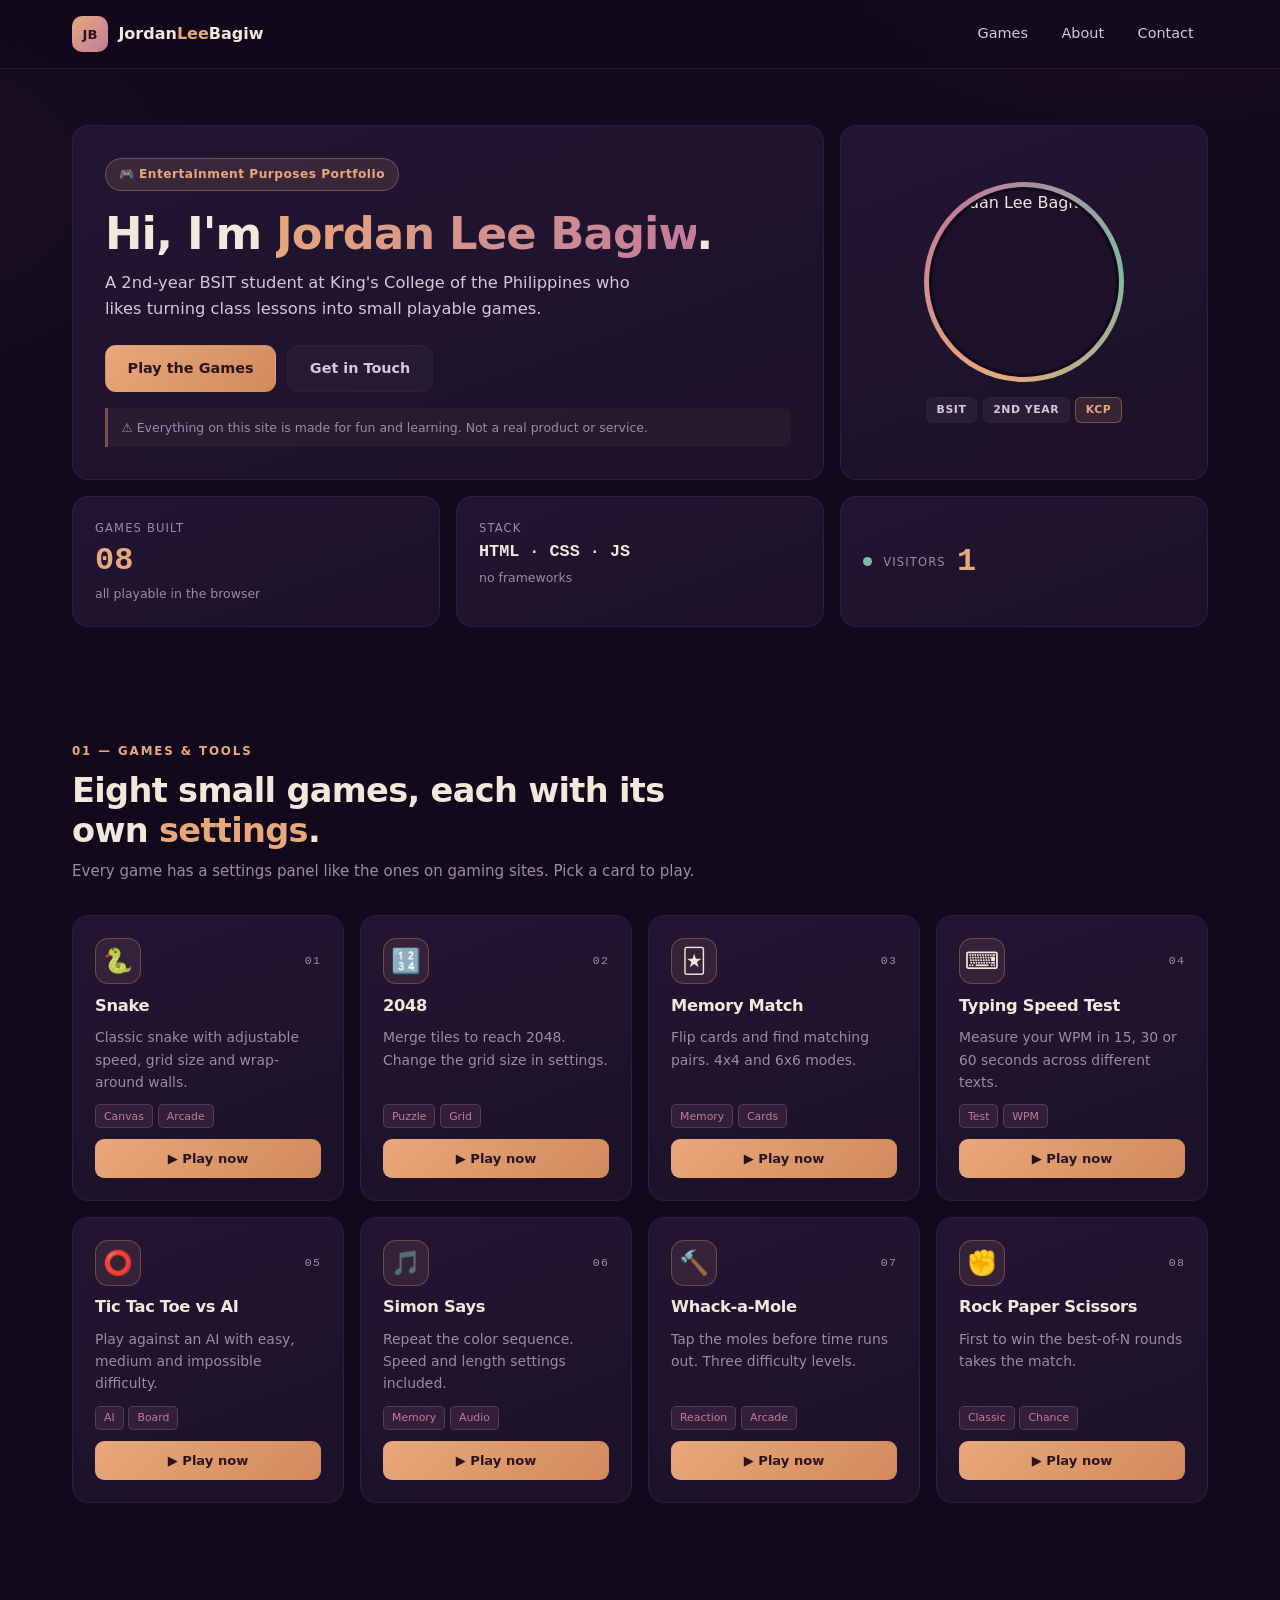
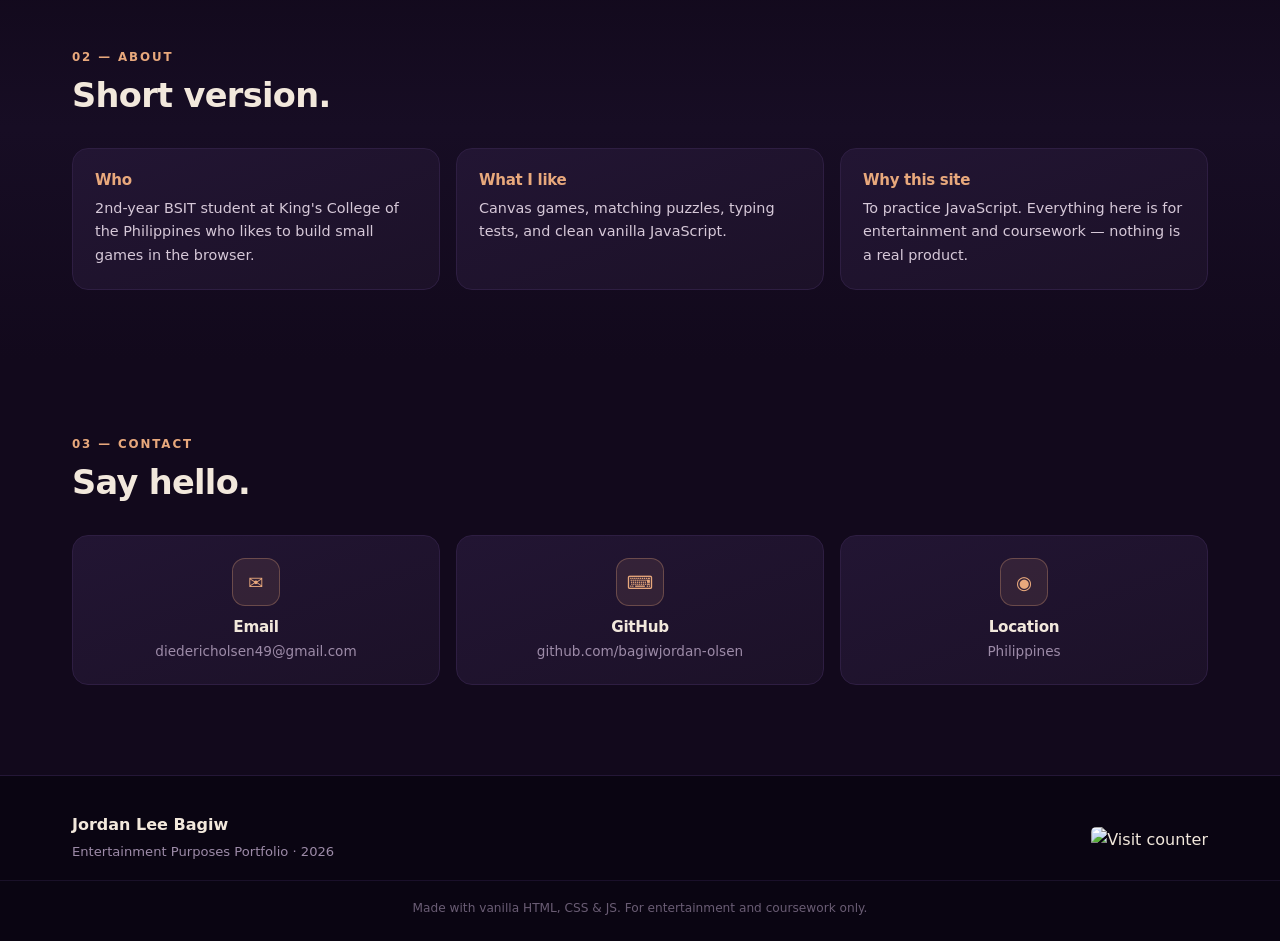
==== index.html @ 2d1c9264 "Add files via upload" ====
<!DOCTYPE html>
<html lang="en">
<head>
<meta charset="UTF-8">
<meta name="viewport" content="width=device-width, initial-scale=1.0">
<title>Jordan Lee Bagiw — Entertainment Purposes Portfolio</title>
<meta name="description" content="Entertainment Purposes Portfolio of Jordan Lee Bagiw. Games, tools and experiments built for fun.">
<meta name="theme-color" content="#12091c">
<link rel="stylesheet" href="style.css">
<link rel="icon" href="data:image/svg+xml,%3Csvg xmlns='http://www.w3.org/2000/svg' viewBox='0 0 32 32'%3E%3Crect width='32' height='32' rx='8' fill='%2312091c'/%3E%3Ctext x='16' y='22' font-family='Arial' font-size='13' font-weight='bold' fill='%23e8a87c' text-anchor='middle'%3EJB%3C/text%3E%3C/svg%3E">
</head>
<body>

<a class="skip" href="#main">Skip</a>

<header class="top">
  <div class="wrap top-inner">
    <a class="logo" href="#top">
      <span class="logo-mark">JB</span>
      <span class="logo-text">Jordan<em>Lee</em>Bagiw</span>
    </a>
    <nav class="menu">
      <a href="#apps">Games</a>
      <a href="#about">About</a>
      <a href="#contact">Contact</a>
    </nav>
  </div>
</header>

<main id="main">

  <section class="hero" id="top">
    <div class="wrap">
      <div class="bento">

        <article class="card hero-card">
          <span class="pill">🎮 Entertainment Purposes Portfolio</span>
          <h1>Hi, I'm <span class="hi">Jordan Lee Bagiw</span>.</h1>
          <p class="lead">A 2nd-year BSIT student at King's College of the Philippines who likes turning class lessons into small playable games.</p>
          <div class="hero-actions">
            <a class="btn" href="#apps">Play the Games</a>
            <a class="btn ghost" href="mailto:diedericholsen49@gmail.com">Get in Touch</a>
          </div>
          <p class="disclaimer">⚠️ Everything on this site is made for fun and learning. Not a real product or service.</p>
        </article>

        <article class="card photo-card">
          <div class="avatar">
            <img src="assets/profile.svg" alt="Jordan Lee Bagiw" width="240" height="240">
          </div>
          <div class="avatar-meta">
            <span class="tag">BSIT</span>
            <span class="tag">2nd Year</span>
            <span class="tag accent">KCP</span>
          </div>
        </article>

        <article class="card stat-card">
          <span class="stat-label">Games Built</span>
          <span class="stat-value">08</span>
          <span class="stat-foot">all playable in the browser</span>
        </article>

        <article class="card stat-card">
          <span class="stat-label">Stack</span>
          <span class="stat-value small">HTML · CSS · JS</span>
          <span class="stat-foot">no frameworks</span>
        </article>

        <article class="card visitor-card" id="visitorCard">
          <span class="dot"></span>
          <span class="stat-label">Visitors</span>
          <span class="stat-value" id="visitors">—</span>
        </article>

      </div>
    </div>
  </section>

  <section class="section" id="apps">
    <div class="wrap">
      <header class="section-head">
        <span class="kicker">01 — Games & Tools</span>
        <h2>Eight small games, each with its own <em>settings</em>.</h2>
        <p class="muted">Every game has a settings panel like the ones on gaming sites. Pick a card to play.</p>
      </header>

      <div class="apps-grid" id="appsGrid">
        <div class="skel"></div><div class="skel"></div>
        <div class="skel"></div><div class="skel"></div>
      </div>
    </div>
  </section>

  <section class="section alt" id="about">
    <div class="wrap">
      <header class="section-head">
        <span class="kicker">02 — About</span>
        <h2>Short version.</h2>
      </header>
      <div class="about-bento">
        <article class="card">
          <h3>Who</h3>
          <p id="aboutWho">2nd-year BSIT student at King's College of the Philippines.</p>
        </article>
        <article class="card">
          <h3>What I like</h3>
          <p id="aboutLikes">Small games, tidy code, and learning by building.</p>
        </article>
        <article class="card">
          <h3>Why this site</h3>
          <p>To practice JavaScript. Everything here is for entertainment and coursework — nothing is a real product.</p>
        </article>
      </div>
    </div>
  </section>

  <section class="section" id="contact">
    <div class="wrap">
      <header class="section-head">
        <span class="kicker">03 — Contact</span>
        <h2>Say hello.</h2>
      </header>
      <div class="contact-bento">
        <a class="card contact-card" href="mailto:diedericholsen49@gmail.com">
          <span class="ci">✉</span>
          <h4>Email</h4>
          <p>diedericholsen49@gmail.com</p>
        </a>
        <a class="card contact-card" id="ghLink" href="https://github.com/bagiwjordan-olsen" target="_blank" rel="noopener">
          <span class="ci">⌨</span>
          <h4>GitHub</h4>
          <p>github.com/bagiwjordan-olsen</p>
        </a>
        <div class="card contact-card">
          <span class="ci">◉</span>
          <h4>Location</h4>
          <p>Philippines</p>
        </div>
      </div>
    </div>
  </section>

</main>

<footer class="foot">
  <div class="wrap foot-inner">
    <div>
      <p class="foot-brand">Jordan Lee Bagiw</p>
      <p class="foot-note">Entertainment Purposes Portfolio · <span id="year"></span></p>
    </div>
    <a class="foot-badge" href="https://hitscounter.dev/" target="_blank" rel="noopener">
      <img src="https://hitscounter.dev/api/hit?url=https%3A%2F%2Fbagiwjordan-olsen.github.io%2Fportfolio&label=Visits&color=%23e8a87c&style=flat-square" alt="Visit counter" height="20" loading="lazy">
    </a>
  </div>
  <p class="foot-copy">Made with vanilla HTML, CSS &amp; JS. For entertainment and coursework only.</p>
</footer>

<script src="script.js"></script>
</body>
</html>
---- style.css ----
:root{
  --bg:#12091c;
  --bg-alt:#170d24;
  --surface:#1c1128;
  --surface-2:#221533;
  --line:#2e1e42;
  --line-soft:#241737;
  --text:#f2e8dc;
  --soft:#d6c8d8;
  --muted:#9d8ba8;
  --peach:#e8a87c;
  --rose:#c17b9c;
  --sage:#7fb8a4;
  --r:16px;
  --ease:cubic-bezier(.22,.61,.36,1);
  --font:"Segoe UI",system-ui,-apple-system,Roboto,Arial,sans-serif;
  --mono:"JetBrains Mono",Consolas,"Courier New",monospace;
}
*,*::before,*::after{box-sizing:border-box}
html{scroll-behavior:smooth}
body{
  margin:0;font-family:var(--font);background:var(--bg);color:var(--text);
  line-height:1.6;-webkit-font-smoothing:antialiased;
  background-image:
    radial-gradient(700px 400px at 90% -10%, rgba(232,168,124,.08), transparent 60%),
    radial-gradient(600px 380px at -10% 20%, rgba(193,123,156,.07), transparent 60%);
  background-attachment:fixed;
}
img{max-width:100%;display:block}
a{color:inherit;text-decoration:none}
h1,h2,h3,h4{margin:0;line-height:1.2;letter-spacing:-.02em}
p{margin:0 0 1rem}
::selection{background:rgba(232,168,124,.3)}
.skip{position:absolute;left:-9999px}
.skip:focus{left:8px;top:8px;background:var(--peach);color:var(--bg);padding:.5rem .9rem;border-radius:8px;z-index:99}

.wrap{max-width:1180px;margin:0 auto;padding:0 22px}

/* header */
.top{position:sticky;top:0;z-index:50;background:rgba(18,9,28,.82);backdrop-filter:blur(14px);border-bottom:1px solid var(--line-soft)}
.top-inner{display:flex;align-items:center;justify-content:space-between;height:68px}
.logo{display:flex;align-items:center;gap:.65rem;font-weight:700}
.logo-mark{display:grid;place-items:center;width:36px;height:36px;border-radius:10px;background:linear-gradient(135deg,var(--peach),var(--rose));color:#2a1420;font-weight:800;font-size:.82rem}
.logo-text{font-size:1rem}
.logo-text em{font-style:normal;color:var(--peach)}
.menu{display:flex;gap:.3rem}
.menu a{padding:.5rem .9rem;border-radius:9px;font-size:.9rem;color:var(--soft);transition:all .3s var(--ease)}
.menu a:hover{color:var(--text);background:rgba(232,168,124,.08)}

/* hero bento */
.hero{padding:56px 0 40px}
.bento{display:grid;grid-template-columns:repeat(6,1fr);gap:16px}
.card{
  background:linear-gradient(160deg,var(--surface-2),var(--surface));
  border:1px solid var(--line);
  border-radius:var(--r);
  padding:22px;
  transition:transform .3s var(--ease), border-color .3s var(--ease), box-shadow .3s var(--ease);
  position:relative;
}
.card:hover{transform:translateY(-3px);border-color:rgba(232,168,124,.35);box-shadow:0 14px 32px rgba(0,0,0,.4)}

.hero-card{grid-column:span 4;padding:32px}
.photo-card{grid-column:span 2;display:flex;flex-direction:column;align-items:center;justify-content:center;gap:.9rem}
.stat-card{grid-column:span 2;display:flex;flex-direction:column;gap:.35rem}
.visitor-card{grid-column:span 2;display:flex;align-items:center;gap:.7rem}

@media(max-width:900px){
  .bento{grid-template-columns:repeat(2,1fr)}
  .hero-card{grid-column:span 2;padding:26px}
  .photo-card{grid-column:span 2}
  .stat-card,.visitor-card{grid-column:span 1}
}
@media(max-width:520px){
  .bento{grid-template-columns:1fr}
  .hero-card,.photo-card,.stat-card,.visitor-card{grid-column:span 1}
}

.pill{
  display:inline-block;font-size:.76rem;font-weight:650;letter-spacing:.04em;
  padding:.36rem .8rem;border-radius:999px;margin-bottom:1rem;
  background:rgba(232,168,124,.12);border:1px solid rgba(232,168,124,.32);color:var(--peach);
}
.hero-card h1{font-size:clamp(1.9rem,4.2vw,2.8rem);margin-bottom:.6rem}
.hi{background:linear-gradient(120deg,var(--peach),var(--rose));-webkit-background-clip:text;background-clip:text;color:transparent}
.lead{color:var(--soft);font-size:1.02rem;max-width:52ch}
.hero-actions{display:flex;flex-wrap:wrap;gap:.7rem;margin:1.4rem 0 1rem}
.btn{
  display:inline-flex;align-items:center;gap:.4rem;padding:.7rem 1.35rem;border-radius:11px;
  font-weight:650;font-size:.9rem;cursor:pointer;border:1px solid transparent;
  background:linear-gradient(135deg,var(--peach),#d18a5c);color:#2a1420;
  transition:transform .3s var(--ease),box-shadow .3s var(--ease);
}
.btn:hover{transform:translateY(-2px);box-shadow:0 10px 24px rgba(232,168,124,.3)}
.btn.ghost{background:rgba(255,255,255,.03);border-color:var(--line);color:var(--soft)}
.btn.ghost:hover{border-color:var(--peach);color:var(--peach);box-shadow:0 8px 20px rgba(232,168,124,.15)}

.disclaimer{
  font-size:.78rem;color:var(--muted);margin:0;
  padding:.6rem .85rem;border-left:3px solid rgba(232,168,124,.4);
  background:rgba(232,168,124,.05);border-radius:0 8px 8px 0;
}

.avatar{
  width:200px;height:200px;border-radius:50%;padding:5px;
  background:conic-gradient(from 200deg,var(--peach),var(--rose),var(--sage),var(--peach));
  transition:transform .4s var(--ease);
}
.avatar:hover{transform:scale(1.04) rotate(-3deg)}
.avatar img{width:100%;height:100%;border-radius:50%;object-fit:cover;background:var(--surface);border:3px solid var(--bg)}
.avatar-meta{display:flex;gap:.35rem;flex-wrap:wrap;justify-content:center}
.tag{font-size:.68rem;font-weight:650;letter-spacing:.05em;text-transform:uppercase;padding:.22rem .6rem;border-radius:6px;background:rgba(255,255,255,.05);border:1px solid var(--line);color:var(--soft)}
.tag.accent{background:rgba(232,168,124,.12);border-color:rgba(232,168,124,.35);color:var(--peach)}

.stat-label{font-size:.72rem;letter-spacing:.1em;text-transform:uppercase;color:var(--muted)}
.stat-value{font-family:var(--mono);font-size:2rem;font-weight:700;color:var(--peach);line-height:1.1}
.stat-value.small{font-size:1.05rem;color:var(--text)}
.stat-foot{font-size:.78rem;color:var(--muted)}
.visitor-card .dot{width:9px;height:9px;border-radius:50%;background:var(--sage);animation:pulse 1.8s infinite}
@keyframes pulse{0%{box-shadow:0 0 0 0 rgba(127,184,164,.55)}70%{box-shadow:0 0 0 9px rgba(127,184,164,0)}100%{box-shadow:0 0 0 0 rgba(127,184,164,0)}}

/* sections */
.section{padding:70px 0}
.section.alt{background:linear-gradient(180deg,transparent,var(--bg-alt) 40%,transparent)}
.section-head{margin-bottom:32px;max-width:640px}
.kicker{display:inline-block;font-size:.74rem;font-weight:700;letter-spacing:.16em;text-transform:uppercase;color:var(--peach);margin-bottom:.6rem}
.section-head h2{font-size:clamp(1.5rem,3vw,2.1rem)}
.section-head h2 em{font-style:normal;color:var(--peach)}
.muted{color:var(--muted);font-size:.94rem;margin-top:.5rem}

/* apps grid */
.apps-grid{display:grid;grid-template-columns:repeat(auto-fit,minmax(260px,1fr));gap:16px}
.app-card{
  position:relative;overflow:hidden;cursor:pointer;
  background:linear-gradient(160deg,var(--surface-2),var(--surface));
  border:1px solid var(--line);border-radius:var(--r);padding:22px;
  display:flex;flex-direction:column;gap:.7rem;
  transition:transform .3s var(--ease),border-color .3s var(--ease),box-shadow .3s var(--ease);
}
.app-card::before{
  content:"";position:absolute;inset:0;pointer-events:none;
  background:radial-gradient(400px 200px at 100% 0%, rgba(232,168,124,.09), transparent 70%);
  opacity:0;transition:opacity .35s var(--ease);
}
.app-card:hover{transform:translateY(-6px);border-color:rgba(232,168,124,.45);box-shadow:0 18px 40px rgba(0,0,0,.5)}
.app-card:hover::before{opacity:1}
.app-top{display:flex;justify-content:space-between;align-items:center}
.app-icon{display:grid;place-items:center;width:46px;height:46px;border-radius:13px;font-size:1.5rem;background:rgba(232,168,124,.1);border:1px solid rgba(232,168,124,.3)}
.app-num{font-family:var(--mono);font-size:.72rem;color:var(--muted);letter-spacing:.1em}
.app-title{font-size:1.02rem}
.app-desc{font-size:.87rem;color:var(--muted);flex-grow:1;margin:0}
.app-tags{display:flex;flex-wrap:wrap;gap:.3rem}
.app-tags span{font-size:.68rem;padding:.14rem .5rem;border-radius:5px;background:rgba(193,123,156,.12);border:1px solid rgba(193,123,156,.28);color:var(--rose)}
.app-play{
  display:inline-flex;align-items:center;justify-content:center;
  padding:.55rem 1rem;border-radius:9px;font-size:.82rem;font-weight:650;
  background:linear-gradient(135deg,var(--peach),#d18a5c);color:#2a1420;
}

.skel{height:200px;border-radius:var(--r);background:linear-gradient(100deg,var(--surface) 30%,var(--surface-2) 50%,var(--surface) 70%);background-size:220% 100%;animation:shim 1.4s linear infinite;border:1px solid var(--line-soft)}
@keyframes shim{0%{background-position:200% 0}100%{background-position:-200% 0}}

/* about + contact bento */
.about-bento,.contact-bento{display:grid;grid-template-columns:repeat(auto-fit,minmax(240px,1fr));gap:16px}
.about-bento h3{font-size:.94rem;color:var(--peach);margin-bottom:.5rem}
.about-bento p{font-size:.9rem;color:var(--soft);margin:0}

.contact-card{text-align:center;display:block}
.ci{display:grid;place-items:center;width:48px;height:48px;margin:0 auto .7rem;border-radius:13px;background:rgba(232,168,124,.1);border:1px solid rgba(232,168,124,.3);color:var(--peach);font-size:1.15rem;font-weight:700}
.contact-card h4{font-size:.95rem;margin-bottom:.3rem}
.contact-card p{font-size:.85rem;color:var(--muted);margin:0;word-break:break-word}

/* footer */
.foot{background:#0a0512;border-top:1px solid var(--line-soft);padding:36px 0 22px;margin-top:20px}
.foot-inner{display:flex;justify-content:space-between;align-items:center;gap:20px;flex-wrap:wrap;padding-bottom:18px}
.foot-brand{font-weight:700;margin:0 0 .2rem}
.foot-note{font-size:.82rem;color:var(--muted);margin:0}
.foot-badge img{display:block;border-radius:5px}
.foot-copy{text-align:center;font-size:.76rem;color:var(--muted);opacity:.65;margin:0;padding-top:18px;border-top:1px solid var(--line-soft)}

@media(max-width:640px){
  .hero{padding:36px 0 24px}
  .section{padding:52px 0}
  .menu a{padding:.4rem .65rem;font-size:.84rem}
  .top-inner{height:60px}
}
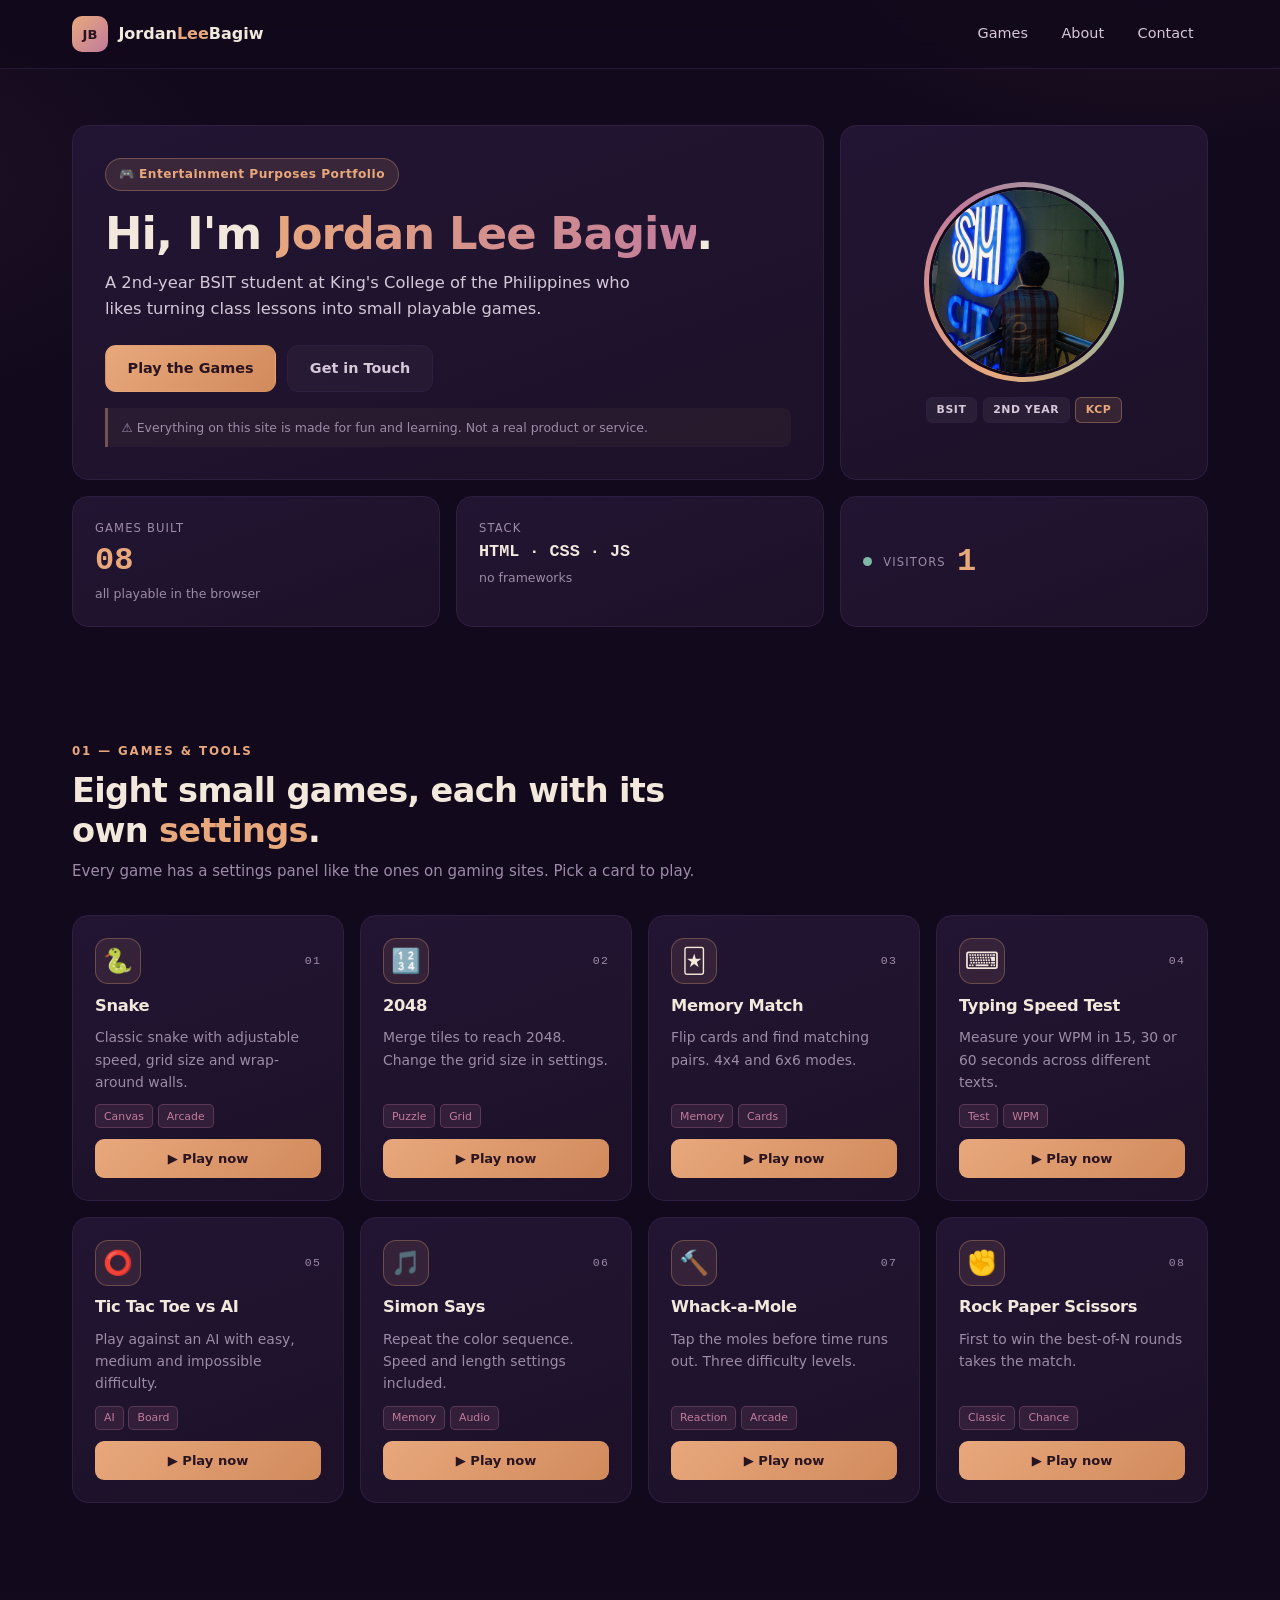
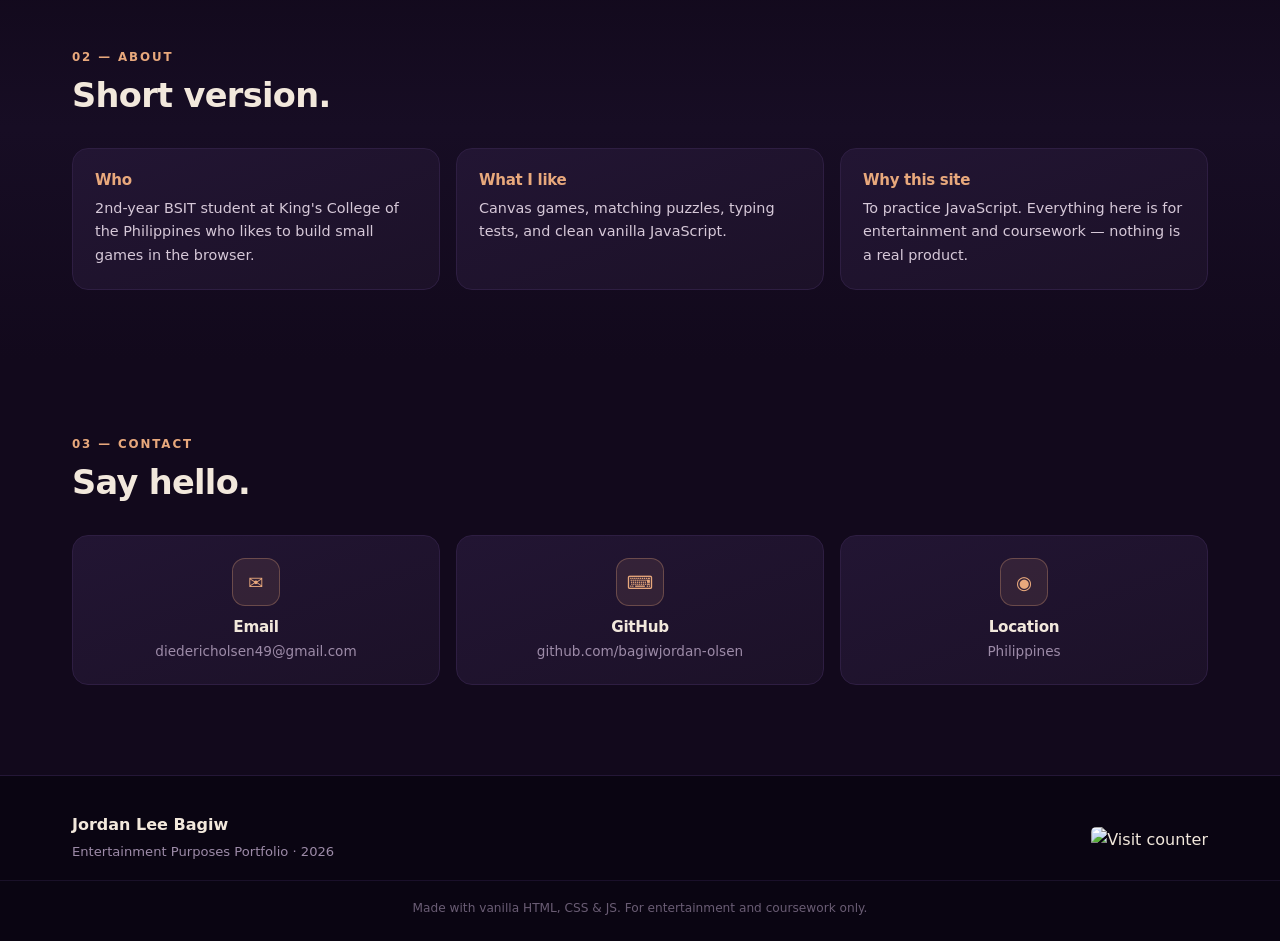
==== commit 255b6e85: "Update index.html" ====
--- a/index.html
+++ b/index.html
@@ -46,7 +46,7 @@
 
         <article class="card photo-card">
           <div class="avatar">
-            <img src="assets/profile.svg" alt="Jordan Lee Bagiw" width="240" height="240">
+            <img src="jrd.jpg" alt="Jordan Lee Bagiw" width="240" height="240">
           </div>
           <div class="avatar-meta">
             <span class="tag">BSIT</span>
@@ -158,4 +158,4 @@
 
 <script src="script.js"></script>
 </body>
-</html>+</html>
